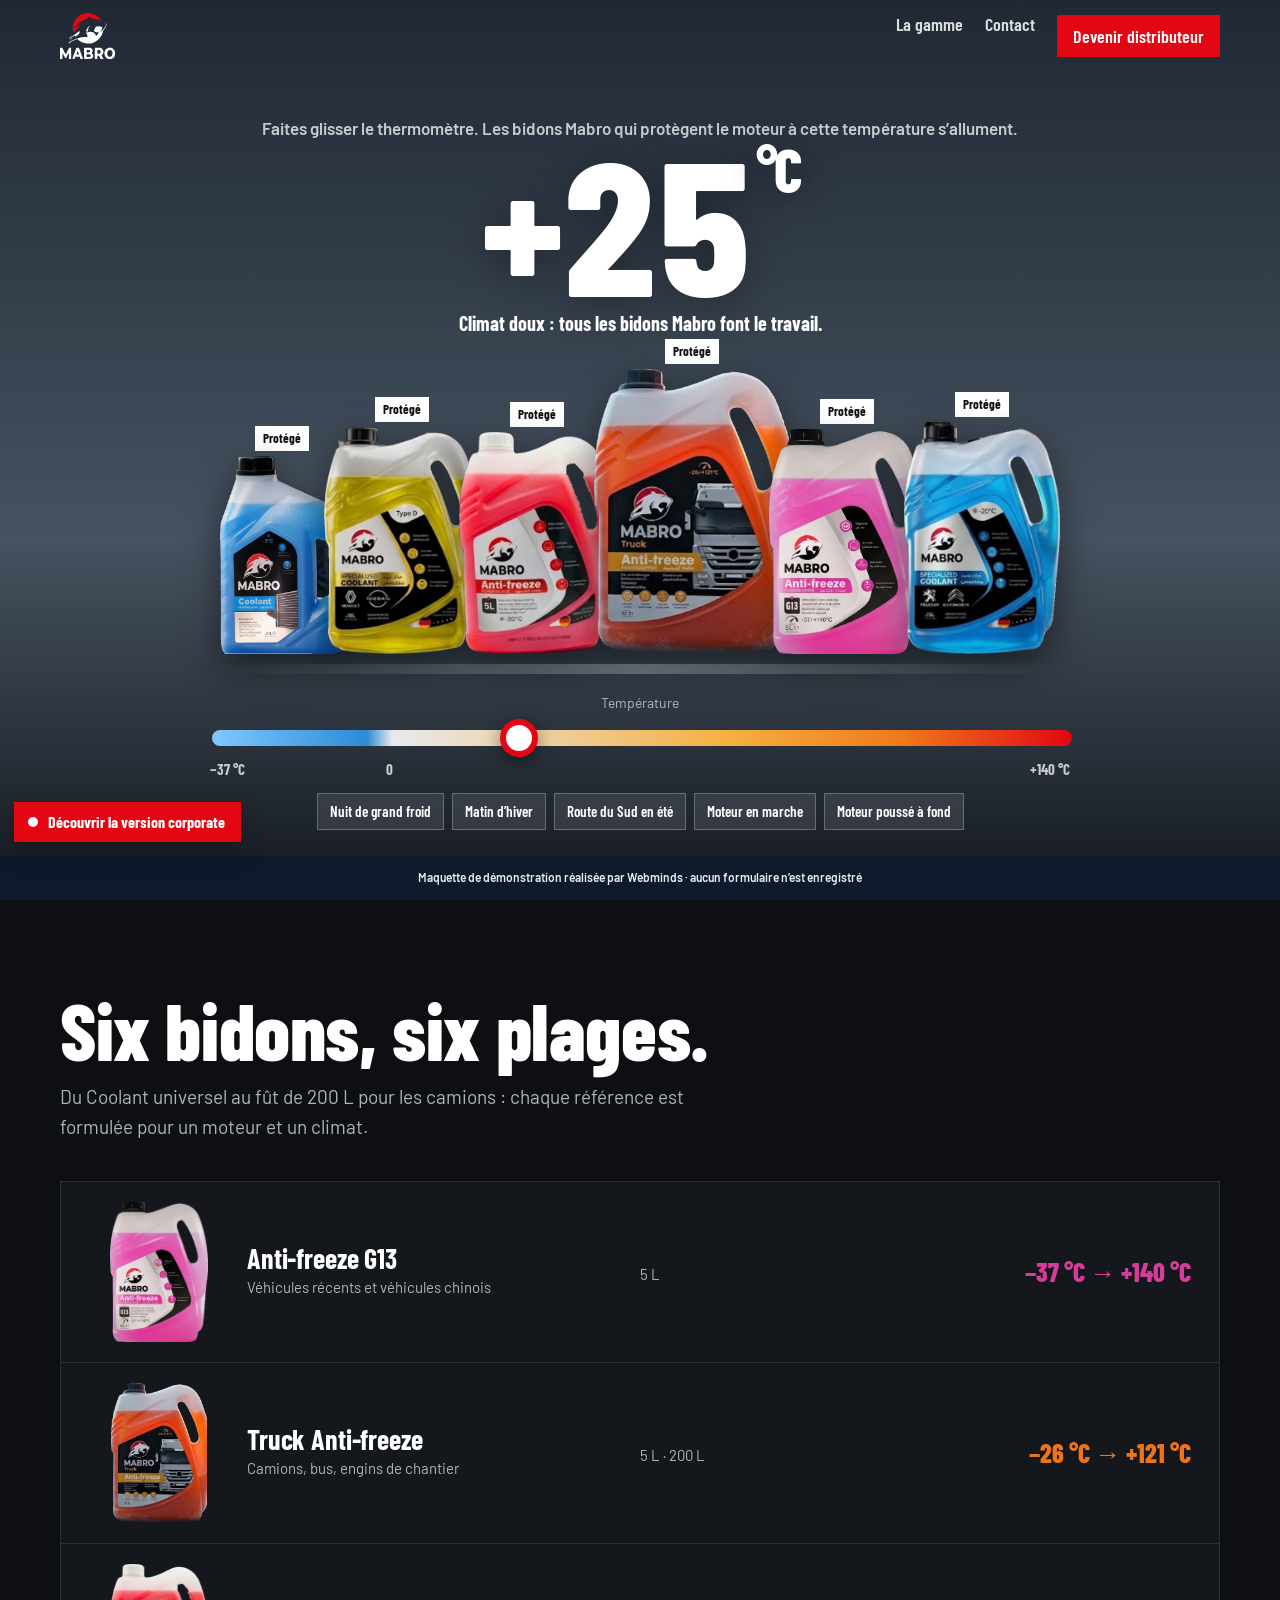
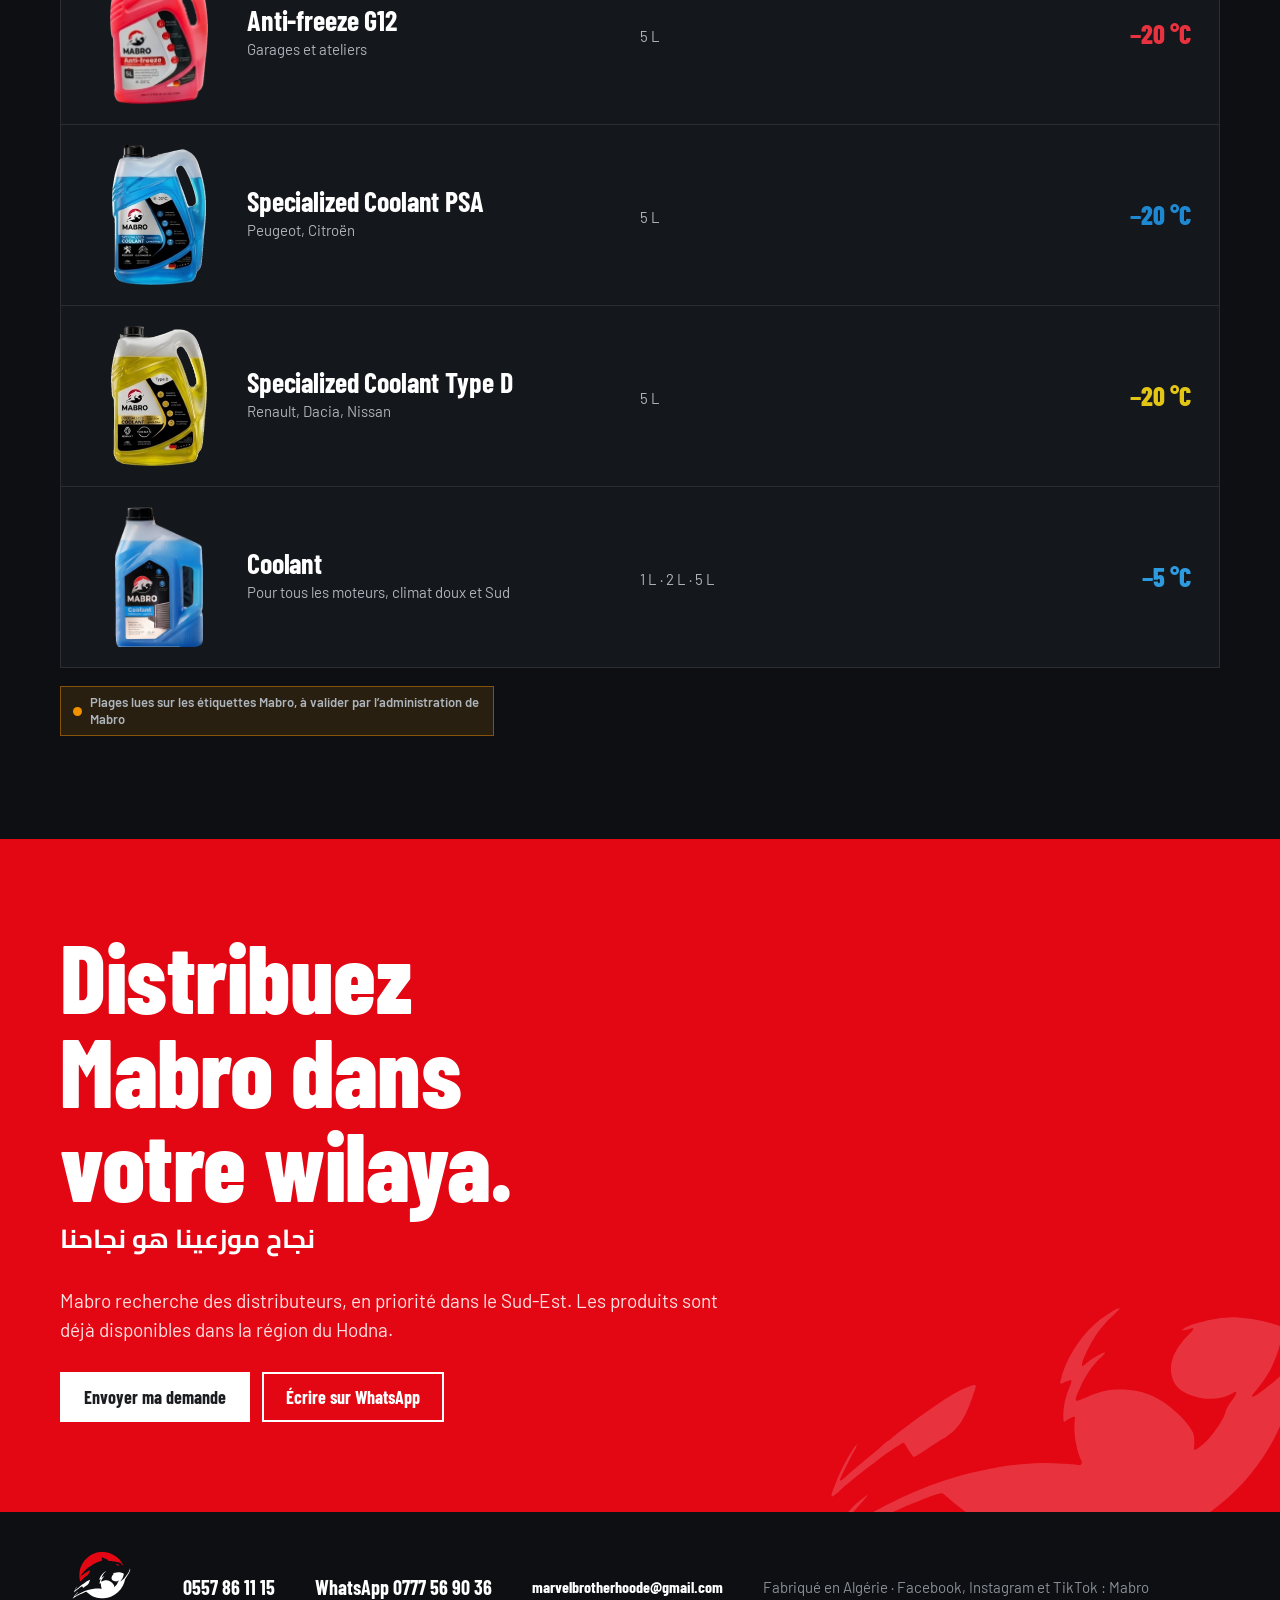
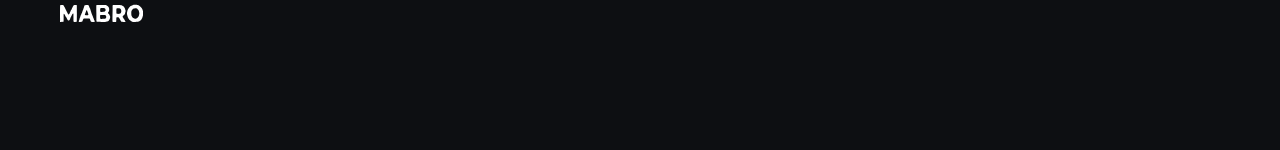
==== v2/index.html @ bd2aff6f "Maquette Mabro : version corporate (accueil, gamme, fiche produit, distributeurs, contact) et versio" ====
<!doctype html>
<html lang="fr">
<head>
<meta charset="utf-8"><meta name="viewport" content="width=device-width,initial-scale=1"><meta name="robots" content="noindex,nofollow">
<title>Mabro · De −37 °C à +140 °C</title>
<link rel="icon" href="../assets/img/emblem.svg">
<link rel="stylesheet" href="../assets/css/main.css">
<style>
:root{--t:0;--cold:0;--heat:0}
body{background:#0D0F12;color:#F2F3F5}
.v2-top{position:absolute;top:0;left:0;right:0;z-index:20}
.v2-top .wrap{display:flex;align-items:center;justify-content:space-between;height:72px}
.v2-top img{height:46px;width:auto}
.v2-top nav{display:flex;gap:22px}
.v2-top nav a{text-decoration:none;font:600 18px/1 var(--cond);color:#fff;opacity:.85}
.v2-top nav a:hover{opacity:1}
@media(max-width:600px){.v2-top nav a:not(.go){display:none}}
.v2-top .go{background:var(--red);padding:12px 16px;opacity:1!important}

/* Scène */
.stage{position:relative;min-height:max(100svh,760px);overflow:hidden;display:flex;flex-direction:column;justify-content:flex-end;padding:96px 0 calc(var(--demo) + 26px);isolation:isolate}
.sky{position:absolute;inset:0;z-index:-3;background:linear-gradient(180deg,var(--sky1),var(--sky2) 60%,var(--ground) 100%);transition:background .25s}
.frost{position:absolute;inset:0;z-index:-1;pointer-events:none;opacity:var(--cold);background:radial-gradient(120% 90% at 50% 45%,transparent 55%,rgba(210,236,255,.55) 100%);mix-blend-mode:screen}
.haze{position:absolute;inset:0;z-index:-1;pointer-events:none;opacity:var(--heat);background:radial-gradient(90% 60% at 50% 100%,rgba(255,120,20,.55),transparent 70%)}
canvas#fx{position:absolute;inset:0;z-index:-2;width:100%;height:100%}
.readout{text-align:center;position:relative}
.readout .lbl{font:600 17px/1.3 var(--body);color:rgba(255,255,255,.75);max-width:none;margin:0 auto 4px}
.temp{font:800 clamp(92px,22vw,190px)/.82 var(--cond);letter-spacing:-.02em;font-variant-numeric:tabular-nums;color:#fff;text-shadow:0 6px 40px rgba(0,0,0,.35)}
.temp small{font-size:.32em;vertical-align:top;margin-left:.08em}
.scene-cap{font:700 20px/1.2 var(--cond);margin-top:12px;min-height:24px;color:#fff}

/* Bidons */
.shelf{display:flex;justify-content:center;align-items:flex-end;gap:0;margin:44px auto 0;max-width:min(860px,100%);padding:0 10px;position:relative}
.shelf::after{content:'';position:absolute;left:0;right:0;bottom:-10px;height:10px;background:linear-gradient(90deg,transparent,rgba(255,255,255,.25),transparent)}
.b{position:relative;flex:1 1 0;min-width:0;display:flex;flex-direction:column;align-items:center;margin-left:-2.5%;transition:transform .35s cubic-bezier(.2,.8,.2,1),filter .35s,opacity .35s;text-decoration:none;color:#fff}
.b:first-child{margin-left:0}
.b img{width:100%;height:auto;filter:drop-shadow(0 14px 18px rgba(0,0,0,.5))}
.b .st{position:absolute;top:-30px;font:700 13px/1 var(--cond);padding:6px 8px;background:#fff;color:#111;white-space:nowrap;opacity:0;transform:translateY(6px);transition:.3s}
.b.on{transform:translateY(-10px)}
.b.on .st{opacity:1;transform:none}
.b.off{filter:grayscale(1) brightness(.45);opacity:.7}
.b.off .st{background:#2a2d31;color:#bbb;opacity:1;transform:none}
.b:nth-child(1){flex-grow:.8}.b:nth-child(4){flex-grow:1.25}
@media(max-width:600px){.stage{padding-bottom:calc(var(--demo) + 84px)}.b .st{font-size:10px;padding:4px 5px;top:-22px}}

/* Thermomètre */
.thermo{max-width:900px;margin:28px auto 0;padding:0 20px;width:100%}
.thermo input{-webkit-appearance:none;appearance:none;width:100%;height:16px;border-radius:999px;background:linear-gradient(90deg,#7FC8FF,#2C8BD6 18%,#e7eaed 21%,#F5B041 60%,#F07A1A 80%,#E30613);outline:none;cursor:pointer}
.thermo input::-webkit-slider-thumb{-webkit-appearance:none;width:38px;height:38px;border-radius:50%;background:#fff;border:6px solid var(--red);box-shadow:0 4px 18px rgba(0,0,0,.45)}
.thermo input::-moz-range-thumb{width:28px;height:28px;border-radius:50%;background:#fff;border:6px solid var(--red)}
.thermo .lim .z{position:absolute;left:20.9%;transform:translateX(-50%)}
.thermo .lim{position:relative;display:flex;justify-content:space-between;font:700 15px/1 var(--cond);margin-top:10px;color:rgba(255,255,255,.75)}
.presets{display:flex;flex-wrap:wrap;justify-content:center;gap:8px;margin-top:16px}
.presets button{font:600 15px/1 var(--cond);padding:10px 12px;background:rgba(255,255,255,.1);color:#fff;border:1px solid rgba(255,255,255,.25);cursor:pointer;backdrop-filter:blur(6px)}
.presets button:hover{background:rgba(255,255,255,.2)}
.hint{text-align:center;font-size:14px;color:rgba(255,255,255,.65);margin:12px auto 0}

/* Sections sombres */
.dsec{padding:90px 0}
.dsec h2{font-size:clamp(40px,7vw,80px);color:#fff}
.dsec p{color:#AEB4BB}
.list{margin-top:40px;display:grid;gap:1px;background:#2A2D31;border:1px solid #2A2D31}
.row{display:grid;grid-template-columns:90px 1fr;gap:18px;align-items:center;padding:18px;background:#14171B;text-decoration:none;color:#fff;transition:background .2s}
.row:hover{background:#1C2026}
.row img{height:110px;width:auto;margin:auto}
.row h3{font-size:28px}
.row p{margin:4px 0 0;font-size:15px}
.row .rng{font:800 26px/1 var(--cond);color:var(--c);white-space:nowrap}
@media(min-width:800px){.row{grid-template-columns:140px 1.2fr 1fr 220px;padding:20px 28px}.row img{height:140px}.row .rng{text-align:right}}
.big-cta{background:var(--red);color:#fff;padding:90px 0;position:relative;overflow:hidden}
.big-cta h2{font-size:clamp(44px,8vw,96px);max-width:12ch}
.big-cta p{color:#FFE1E3;font-size:19px;margin-top:18px}
.big-cta .ar{font-size:26px;margin-top:8px;color:#fff;text-align:left}
.big-cta .emb{position:absolute;right:-60px;bottom:-40px;width:min(520px,70vw);opacity:.18}
.big-cta .ctas{display:flex;flex-wrap:wrap;gap:12px;margin-top:28px;position:relative}
.big-cta .btn{background:#fff;color:var(--ink);border-color:#fff}
.big-cta .btn.o{background:transparent;color:#fff}
.v2-foot{padding:40px 0 calc(var(--demo) + 40px);font-size:15px;color:#8A9098}
.v2-foot .wrap{display:flex;flex-wrap:wrap;gap:20px 40px;align-items:center}
.v2-foot img{height:70px;width:auto}
.v2-foot a{color:#fff;text-decoration:none;font:700 20px/1 var(--cond)}
.note-d{display:inline-flex;align-items:center;gap:8px;margin-top:18px;padding:7px 12px;background:rgba(242,145,0,.12);border:1px solid rgba(242,145,0,.45);color:#F7C77E;font:600 13px/1.3 var(--body)}
.note-d::before{content:'';width:9px;height:9px;border-radius:50%;background:#F29100;flex:none}
</style>
</head>
<body data-page="v2">
<header class="v2-top"><div class="wrap">
  <a href="./" aria-label="Mabro"><img src="../assets/img/logo-blanc.svg" alt="Mabro"></a>
  <nav><a href="#gamme">La gamme</a><a href="#contact">Contact</a><a class="go" href="#distributeurs">Devenir distributeur</a></nav>
</div></header>

<main>
<section class="stage" id="stage" aria-label="Simulateur de température">
  <div class="sky"></div><canvas id="fx" aria-hidden="true"></canvas><div class="frost"></div><div class="haze"></div>
  <div class="readout">
    <p class="lbl">Faites glisser le thermomètre. Les bidons Mabro qui protègent le moteur à cette température s’allument.</p>
    <div class="temp" aria-live="polite"><span id="tv">−37</span><small>°C</small></div>
    <div class="scene-cap" id="cap"></div>
  </div>
  <div class="shelf" id="shelf"></div>
  <div class="thermo">
    <label class="hint" for="t" style="display:block;margin:0 0 12px">Température</label>
    <input id="t" type="range" min="-37" max="140" step="1" value="-37" aria-describedby="cap">
    <div class="lim"><span>−37 °C</span><span class="z">0</span><span>+140 °C</span></div>
    <div class="presets"><button data-v="-30">Nuit de grand froid</button><button data-v="-5">Matin d’hiver</button><button data-v="45">Route du Sud en été</button><button data-v="100">Moteur en marche</button><button data-v="135">Moteur poussé à fond</button></div>
  </div>
</section>

<section class="dsec" id="gamme"><div class="wrap">
  <h2>Six bidons, six plages.</h2>
  <p class="lead" style="color:#AEB4BB;margin-top:14px">Du Coolant universel au fût de 200 L pour les camions : chaque référence est formulée pour un moteur et un climat.</p>
  <div class="list" id="list"></div>
  <p class="note-d">Plages lues sur les étiquettes Mabro, à valider par l’administration de Mabro</p>
</div></section>

<section class="big-cta" id="distributeurs"><div class="wrap">
  <img class="emb" src="../assets/img/emblem-blanc.svg" alt="">
  <h2>Distribuez Mabro dans votre wilaya.</h2>
  <p class="ar">نجاح موزعينا هو نجاحنا</p>
  <p>Mabro recherche des distributeurs, en priorité dans le Sud-Est. Les produits sont déjà disponibles dans la région du Hodna.</p>
  <div class="ctas"><a class="btn" href="../distributeurs.html#demande">Envoyer ma demande</a><a class="btn o" href="https://wa.me/213777569036" target="_blank" rel="noopener">Écrire sur WhatsApp</a></div>
</div></section>
</main>

<footer class="v2-foot" id="contact"><div class="wrap">
  <img src="../assets/img/logo-blanc.svg" alt="Mabro">
  <a href="tel:+213557861115">0557 86 11 15</a>
  <a href="https://wa.me/213777569036" target="_blank" rel="noopener">WhatsApp 0777 56 90 36</a>
  <a href="mailto:marvelbrotherhoode@gmail.com" style="font-size:16px">marvelbrotherhoode@gmail.com</a>
  <span>Fabriqué en Algérie · Facebook, Instagram et TikTok : Mabro</span>
</div></footer>

<script src="../assets/js/data.js"></script>
<script src="../assets/js/core.js"></script>
<script>
(function(){
  const P = MABRO.products, root = document.documentElement;
  const order = ['coolant','typed','g12','truck','g13','psa'];
  const deg = v => (v > 0 ? '+' : v < 0 ? '−' : '') + Math.abs(v);
  const shelf = document.getElementById('shelf');
  shelf.innerHTML = order.map(id => { const p = P.find(x => x.id === id);
    return `<a class="b" href="../produit.html?id=${p.id}" data-id="${p.id}"><span class="st"></span><img src="../assets/img/${p.img}" alt="Mabro ${p.name}"></a>`; }).join('');
  document.getElementById('list').innerHTML = P.map(p => `<a class="row" href="../produit.html?id=${p.id}" style="--c:${p.color}">
    <img src="../assets/img/${p.img}" alt="" loading="lazy"><div><h3>${p.name}</h3><p>${p.tag}</p></div><p>${p.formats.join(' · ')}</p>
    <span class="rng">${deg(p.min)} °C${p.max ? ' → ' + deg(p.max) + ' °C' : ''}</span></a>`).join('');

  // Plage haute connue seulement pour G13 et Truck : au-delà de +100 °C, les autres sont « à confirmer »
  const covers = (p, t) => t >= p.min && (p.max != null ? t <= p.max : t <= 100);
  const mix = (a, b, k) => a.map((v, i) => Math.round(v + (b[i] - v) * k));
  const cold1 = [30, 74, 120], cold2 = [120, 175, 220], mid1 = [32, 40, 52], mid2 = [70, 82, 96], hot1 = [60, 16, 6], hot2 = [230, 110, 30];
  const input = document.getElementById('t'), tv = document.getElementById('tv'), cap = document.getElementById('cap');
  function caption(t){
    if (t <= -20) return 'Grand froid : sans antigel, l’eau du circuit gèle et fend le bloc moteur.';
    if (t < 0) return 'Gel : un liquide de refroidissement adapté reste liquide.';
    if (t < 40) return 'Climat doux : tous les bidons Mabro font le travail.';
    if (t < 90) return 'Forte chaleur : le circuit monte vite en température.';
    if (t <= 121) return 'Moteur en charge : le liquide doit tenir sans bouillir.';
    return 'Au-delà de +121 °C, seul le G13 annonce sa protection, jusqu’à +140 °C.';
  }
  function set(t){
    t = +t; tv.textContent = deg(t);
    const cold = Math.max(0, Math.min(1, -t / 37)), heat = Math.max(0, Math.min(1, (t - 30) / 110));
    let s1, s2;
    if (t < 0) { s1 = mix(mid1, cold1, cold); s2 = mix(mid2, cold2, cold); }
    else { s1 = mix(mid1, hot1, heat); s2 = mix(mid2, hot2, heat); }
    root.style.setProperty('--sky1', `rgb(${s1})`); root.style.setProperty('--sky2', `rgb(${s2})`);
    root.style.setProperty('--ground', t < 0 ? `rgb(${mix([20,24,30],[180,205,225],cold)})` : `rgb(${mix([20,24,30],[90,40,14],heat)})`);
    root.style.setProperty('--cold', cold.toFixed(2)); root.style.setProperty('--heat', heat.toFixed(2));
    shelf.querySelectorAll('.b').forEach(el => {
      const p = P.find(x => x.id === el.dataset.id), ok = covers(p, t);
      el.classList.toggle('on', ok); el.classList.toggle('off', !ok);
      el.querySelector('.st').textContent = ok ? 'Protégé' : (t > 100 && p.max == null ? 'À confirmer' : 'Hors plage');
    });
    cap.textContent = caption(t); fx.t = t;
  }
  input.addEventListener('input', () => { auto = false; set(input.value); });
  document.querySelectorAll('.presets button').forEach(b => b.addEventListener('click', () => { auto = false; glide(+b.dataset.v); }));
  function glide(to){ const from = +input.value, t0 = performance.now(), d = 700;
    (function step(n){ const k = Math.min(1, (n - t0) / d), e = 1 - Math.pow(1 - k, 3), v = Math.round(from + (to - from) * e);
      input.value = v; set(v); if (k < 1) requestAnimationFrame(step); })(t0); }

  // Particules : neige sous 0 °C, braises au-dessus de +60 °C
  const cv = document.getElementById('fx'), cx = cv.getContext('2d'), fx = { t: -37 };
  let W, H, parts = [];
  const rs = () => { W = cv.width = cv.offsetWidth; H = cv.height = cv.offsetHeight; };
  rs(); addEventListener('resize', rs);
  for (let i = 0; i < 140; i++) parts.push({ x: Math.random(), y: Math.random(), r: Math.random() * 2.2 + .6, s: Math.random() * .6 + .3, w: Math.random() * 6.28 });
  const reduce = matchMedia('(prefers-reduced-motion: reduce)').matches;
  function draw(){
    cx.clearRect(0, 0, W, H);
    const t = fx.t, snow = t < 0 ? Math.min(1, -t / 25) : 0, ember = t > 60 ? Math.min(1, (t - 60) / 60) : 0;
    parts.forEach((p, i) => {
      if (snow && i < 140 * snow) {
        p.y += p.s * .0025; p.x += Math.sin(p.w += .01) * .0006; if (p.y > 1) { p.y = 0; p.x = Math.random(); }
        cx.fillStyle = 'rgba(255,255,255,.8)'; cx.beginPath(); cx.arc(p.x * W, p.y * H, p.r, 0, 6.28); cx.fill();
      } else if (ember && i < 90 * ember) {
        p.y -= p.s * .003; p.x += Math.sin(p.w += .03) * .0008; if (p.y < 0) { p.y = 1; p.x = Math.random(); }
        cx.fillStyle = `rgba(255,${120 + (i % 80)},40,${.35 + .5 * (1 - p.y)})`; cx.beginPath(); cx.arc(p.x * W, p.y * H, p.r * .9, 0, 6.28); cx.fill();
      }
    });
    if (!reduce) requestAnimationFrame(draw);
  }
  // Ouverture : balayage unique de −37 à +25 °C
  const q = new URLSearchParams(location.search).get('t');
  let auto = !reduce && q === null;
  set(-37); draw();
  if (q !== null) { input.value = q; set(q); }
  else if (auto) setTimeout(() => { if (auto) glide(25); }, 900); else set(25);
})();
</script>
</body>
</html>
---- assets/css/main.css ----
@font-face{font-family:'Barlow Condensed';font-weight:600;font-display:swap;src:url(../fonts/barlow-condensed-latin-600-normal.woff2) format('woff2')}
@font-face{font-family:'Barlow Condensed';font-weight:700;font-display:swap;src:url(../fonts/barlow-condensed-latin-700-normal.woff2) format('woff2')}
@font-face{font-family:'Barlow Condensed';font-weight:800;font-display:swap;src:url(../fonts/barlow-condensed-latin-800-normal.woff2) format('woff2')}
@font-face{font-family:'Barlow';font-weight:400;font-display:swap;src:url(../fonts/barlow-latin-400-normal.woff2) format('woff2')}
@font-face{font-family:'Barlow';font-weight:500;font-display:swap;src:url(../fonts/barlow-latin-500-normal.woff2) format('woff2')}
@font-face{font-family:'Barlow';font-weight:600;font-display:swap;src:url(../fonts/barlow-latin-600-normal.woff2) format('woff2')}
@font-face{font-family:'Cairo';font-weight:600;font-display:swap;src:url(../fonts/cairo-arabic-600-normal.woff2) format('woff2')}
@font-face{font-family:'Cairo';font-weight:700;font-display:swap;src:url(../fonts/cairo-arabic-700-normal.woff2) format('woff2')}

:root{
  --red:#E30613;--red-d:#B8040F;--ink:#1B1D20;--ink-2:#4A4F57;--steel:#E7EAED;--steel-2:#D5DADF;--line:#C3C9D0;--white:#fff;
  --cold:#2C8BD6;--hot:#F07A1A;--warn:#F29100;
  --cond:'Barlow Condensed','Arial Narrow',sans-serif;--body:'Barlow',system-ui,sans-serif;--ar:'Cairo',sans-serif;
  --wrap:1200px;--demo:44px
}
*{box-sizing:border-box}
html{scroll-behavior:smooth}
body{margin:0;background:var(--steel);color:var(--ink);font:400 17px/1.55 var(--body);padding-bottom:var(--demo);-webkit-font-smoothing:antialiased}
img{max-width:100%;display:block}
a{color:inherit}
:focus-visible{outline:3px solid var(--red);outline-offset:2px}
.wrap{max-width:var(--wrap);margin:0 auto;padding:0 20px}
h1,h2,h3{font-family:var(--cond);font-weight:800;line-height:.98;letter-spacing:-.005em;margin:0}
h1{font-size:clamp(44px,8.6vw,92px)}
h2{font-size:clamp(34px,5.4vw,58px)}
h3{font-size:26px;font-weight:700}
p{margin:0 0 1em;max-width:62ch}
.ar{font-family:var(--ar);font-weight:700;direction:rtl}
.lead{font-size:19px;color:var(--ink-2)}

/* Boutons */
.btn{display:inline-flex;align-items:center;gap:10px;min-height:50px;padding:0 22px;border:2px solid var(--ink);background:var(--ink);color:#fff;font:700 18px/1 var(--cond);text-decoration:none;cursor:pointer;transition:background .15s,border-color .15s}
.btn:hover{background:var(--red);border-color:var(--red)}
.btn.red{background:var(--red);border-color:var(--red)}
.btn.red:hover{background:var(--red-d);border-color:var(--red-d)}
.btn.ghost{background:transparent;color:var(--ink)}
.btn.ghost:hover{background:var(--ink);color:#fff}
.btn.light{background:#fff;color:var(--ink);border-color:#fff}

/* En-tête */
.top{position:sticky;top:0;z-index:50;background:rgba(255,255,255,.96);backdrop-filter:blur(8px);border-bottom:1px solid var(--line)}
.top .wrap{display:flex;align-items:center;gap:28px;height:72px}
.brand{display:flex;align-items:center;gap:10px;text-decoration:none}
.brand img{height:40px;width:auto}
.brand b{font:800 28px/1 var(--cond);letter-spacing:.01em}
.nav{display:flex;gap:26px;margin-left:auto}
.nav a{text-decoration:none;font:600 19px/1 var(--cond);padding:8px 0;border-bottom:3px solid transparent}
.nav a:hover,.nav a[aria-current]{border-color:var(--red)}
.top .btn{min-height:44px;font-size:17px}
.burger{display:none;margin-left:auto;width:46px;height:46px;border:0;background:var(--ink);cursor:pointer;position:relative}
.burger span,.burger span::before,.burger span::after{position:absolute;left:12px;width:22px;height:2px;background:#fff;content:'';transition:.2s}
.burger span{top:22px}.burger span::before{top:-7px;left:0}.burger span::after{top:7px;left:0}
@media(max-width:900px){
  .top .wrap{height:64px}
  .nav,.top .cta-top{display:none}
  .burger{display:block}
  .menu-open .nav{display:flex;flex-direction:column;position:absolute;top:64px;left:0;right:0;background:#fff;padding:12px 20px 24px;border-bottom:1px solid var(--line);gap:4px}
  .menu-open .nav a{font-size:24px;padding:12px 0}
}

/* Hero */
.hero{background:#fff;overflow:hidden;border-bottom:1px solid var(--line)}
.hero .wrap{display:grid;grid-template-columns:1fr;gap:28px;padding-top:40px;padding-bottom:0}
.hero .wrap>*{min-width:0}
.hero h1{max-width:12ch}
.hero .lead{margin-top:18px}
.hero .ctas{display:flex;flex-wrap:wrap;gap:12px;margin-top:24px}
.made{display:flex;align-items:center;gap:12px;margin-top:22px;font-weight:600;color:var(--ink-2)}
.made .ar{font-size:18px;color:var(--ink)}
.lineup{position:relative;min-width:0;overflow:hidden;margin:0 -20px;padding-top:22%!important;display:flex;align-items:flex-end;justify-content:center;padding:0 8px 22px}
.lineup img{position:relative;height:auto;flex:none;margin-left:-4%;filter:drop-shadow(0 18px 14px rgba(20,24,30,.22))}
.lineup img:first-child{margin-left:0}
.lineup::after{content:'';position:absolute;left:0;right:0;bottom:0;height:22px;background:var(--ink);border-top:4px solid var(--red)}
@media(min-width:980px){
  .hero .wrap{grid-template-columns:.8fr 1.4fr;gap:20px;align-items:end;padding-top:64px}
  .hero h1{font-size:clamp(56px,5.6vw,84px)}
  .hero .copy{padding-bottom:84px}
  .lineup{margin:0}
}

/* Échelle de températures */
.scale-sec{padding:72px 0}
.sec-head{display:grid;gap:14px;margin-bottom:36px}
.sec-head p{color:var(--ink-2)}
.ruler{background:#fff;border:1px solid var(--line);padding:22px 18px 18px}
.ruler-row{display:grid;grid-template-columns:200px 1fr;align-items:center;gap:12px;min-height:46px;text-decoration:none}
.ruler-row+.ruler-row{border-top:1px solid var(--steel)}
.ruler-row:hover .r-name{color:var(--red)}
.r-name{font:700 18px/1.05 var(--cond)}
.r-name small{display:block;font:500 13px/1.2 var(--body);color:var(--ink-2)}
.track{position:relative;height:14px;background:linear-gradient(90deg,rgba(44,139,214,.12),rgba(44,139,214,.06) 22%,rgba(0,0,0,.03) 22%,rgba(240,122,26,.08));}
.bar{position:absolute;top:0;bottom:0}
.bar .v{position:absolute;top:-19px;font:700 14px/1 var(--cond);white-space:nowrap}
.bar .v.l{left:0}.bar .v.r{right:0}
.bar.open{-webkit-mask:linear-gradient(90deg,#000 70%,transparent);mask:linear-gradient(90deg,#000 70%,transparent)}
.zero{position:absolute;top:-6px;bottom:-6px;width:2px;background:var(--ink)}
.ticks{display:grid;grid-template-columns:200px 1fr;gap:12px;margin-top:10px}
.ticks .t{position:relative;height:20px;font:600 13px/1 var(--cond);color:var(--ink-2)}
.ticks .t span{position:absolute;transform:translateX(-50%)}
.note{display:inline-flex;align-items:center;gap:8px;margin-top:16px;padding:7px 12px;background:#FFF3E0;border:1px solid #F7C77E;color:#8A4B00;font:600 14px/1.3 var(--body)}
.note::before{content:'';width:9px;height:9px;border-radius:50%;background:var(--warn);flex:none}
@media(max-width:640px){.ticks .t span.m{display:none}.ruler-row,.ticks{grid-template-columns:88px 1fr}.r-name{font-size:16px}.r-name small{display:none}}

/* Gamme */
.range{padding:72px 0;background:#fff;border-top:1px solid var(--line);border-bottom:1px solid var(--line)}
.grid-p{display:grid;grid-template-columns:repeat(2,1fr);gap:1px;background:var(--line);border:1px solid var(--line)}
@media(min-width:900px){.grid-p{grid-template-columns:repeat(3,1fr)}}
.pcard{background:#fff;display:flex;flex-direction:column;text-decoration:none;position:relative;padding:18px 16px 18px}
.pcard .ph{height:clamp(190px,30vw,320px);display:flex;align-items:center;justify-content:center;box-sizing:border-box;background:radial-gradient(60% 45% at 50% 85%,var(--c,#ddd) -60%,transparent 70%),var(--steel);margin:-18px -16px 16px;padding:20px}
.pcard .ph img{max-height:100%;max-width:100%;width:auto;height:auto;transition:transform .3s}
.pcard:hover .ph img{transform:translateY(-6px) rotate(-1.5deg)}
.pcard h3{font-size:24px}
.pcard .tag{font-size:15px;color:var(--ink-2);margin-top:4px}
.pcard .spec{display:flex;flex-wrap:wrap;gap:6px;margin-top:12px}
.chip{font:600 14px/1 var(--cond);padding:6px 9px;border:1px solid var(--line);background:var(--steel)}
.chip.c{background:var(--ink);color:#fff;border-color:var(--ink)}
@media(max-width:520px){.pcard{padding:14px 12px}.pcard h3{font-size:20px}.pcard .tag{font-size:13px}.pcard .ph{margin:-14px -12px 12px;padding:12px}}

/* Sélecteur */
.finder{padding:72px 0}
.finder-box{display:grid;gap:0;background:#fff;border:1px solid var(--line)}
@media(min-width:900px){.finder-box{grid-template-columns:1fr 1fr}}
.finder-q{padding:28px 22px;border-bottom:1px solid var(--line)}
@media(min-width:900px){.finder-q{border-bottom:0;border-right:1px solid var(--line);padding:40px}}
.brands{display:flex;flex-wrap:wrap;gap:8px;margin-top:20px}
.brands button{font:600 17px/1 var(--cond);padding:11px 14px;border:1px solid var(--line);background:var(--steel);cursor:pointer}
.brands button[aria-pressed=true]{background:var(--red);border-color:var(--red);color:#fff}
.finder-a{padding:28px 22px;display:grid;grid-template-columns:120px 1fr;gap:18px;align-items:center;min-height:260px}
@media(min-width:900px){.finder-a{padding:40px;grid-template-columns:170px 1fr}}
.finder-a img{max-height:230px;width:auto;margin:auto}
.finder-a .empty{grid-column:1/-1;color:var(--ink-2)}
.finder-a h3{font-size:30px}
.finder-a p{margin:8px 0 14px;color:var(--ink-2)}

/* Distributeurs (bloc sombre) */
.dist{background:var(--ink);color:#fff;padding:76px 0;position:relative;overflow:hidden}
.dist::before{content:'';position:absolute;right:-120px;top:-120px;width:420px;height:420px;border-radius:50%;background:var(--red);opacity:.9}
.dist .wrap{position:relative;display:grid;gap:36px}
@media(min-width:900px){.dist .wrap{grid-template-columns:1.1fr 1fr;align-items:center}}
.dist p{color:#C9CDD3}
.dist ul{list-style:none;padding:0;margin:22px 0 28px;display:grid;gap:12px}
.dist li{display:grid;grid-template-columns:28px 1fr;gap:10px;font-size:17px}
.dist li::before{content:'';width:18px;height:3px;background:var(--red);margin-top:12px}
.zones{background:#fff;color:var(--ink);padding:24px;position:relative}
.zones h3{font-size:24px;margin-bottom:12px}
.zone{display:flex;justify-content:space-between;gap:12px;padding:12px 0;border-top:1px solid var(--steel-2);font-weight:600}
.zone em{font-style:normal;font:700 15px/1 var(--cond);padding:6px 9px;background:var(--steel)}
.zone em.on{background:var(--red);color:#fff}
.carton{display:flex;align-items:center;gap:16px;margin-top:16px;padding-top:16px;border-top:1px solid var(--steel-2)}
.carton b{font:800 44px/1 var(--cond);white-space:nowrap}

/* Formats */
.formats{padding:64px 0}
.fmt{display:grid;grid-template-columns:repeat(5,1fr);border:1px solid var(--line);background:#fff}
.fmt div{padding:20px 10px;text-align:center;border-left:1px solid var(--line)}
.fmt div:first-child{border-left:0}
.fmt b{display:block;font:800 clamp(28px,5vw,48px)/1 var(--cond)}
.fmt span{font-size:14px;color:var(--ink-2)}
@media(max-width:640px){.fmt{grid-template-columns:repeat(3,1fr)}.fmt div:nth-child(4){border-left:0}.fmt div:nth-child(n+4){border-top:1px solid var(--line)}}

/* Pages intérieures */
.page-head{background:#fff;border-bottom:1px solid var(--line);padding:44px 0 36px}
.page-head p{margin-top:14px}
.crumb{font:600 15px/1 var(--cond);color:var(--ink-2);margin-bottom:14px;display:block;text-decoration:none}
.crumb:hover{color:var(--red)}
.section{padding:56px 0}

/* Fiche produit */
.prod{display:grid;gap:28px;grid-template-columns:minmax(0,1fr)}
.prod>*{min-width:0}
@media(min-width:900px){.prod{grid-template-columns:1fr 1fr;gap:56px;align-items:start}}
.prod-ph{background:radial-gradient(55% 40% at 50% 88%,var(--c) -80%,transparent 72%),#fff;border:1px solid var(--line);display:flex;align-items:center;justify-content:center;padding:30px;height:clamp(340px,48vw,620px)}
.prod-ph img{max-height:100%;max-width:100%;width:auto;height:auto;filter:drop-shadow(0 20px 18px rgba(20,24,30,.2))}
.prod h1{font-size:clamp(40px,6vw,68px)}
.prod .fam{font:700 19px/1 var(--cond);color:var(--red);margin-bottom:10px;display:block}
.points{list-style:none;padding:0;margin:20px 0;display:grid;gap:0;border-top:1px solid var(--line)}
.points li{padding:12px 0 12px 30px;border-bottom:1px solid var(--line);position:relative;font-weight:500}
.points li::before{content:'';position:absolute;left:0;top:21px;width:16px;height:3px;background:var(--red)}
.mini-ruler{margin:22px 0;background:#fff;border:1px solid var(--line);padding:30px 16px 12px}
.prod .ctas{display:flex;flex-wrap:wrap;gap:12px;margin-top:8px}
.others{display:flex;gap:10px;overflow-x:auto;padding-bottom:6px}
.others a{flex:0 0 150px;background:#fff;border:1px solid var(--line);padding:12px;text-decoration:none;font:700 17px/1.1 var(--cond)}
.others a img{height:130px;width:auto;margin:0 auto 10px}
.others a[aria-current]{border-color:var(--red);box-shadow:inset 0 -4px 0 var(--red)}

/* Formulaires */
.form{background:#fff;border:1px solid var(--line);padding:24px;display:grid;gap:16px}
@media(min-width:700px){.form{padding:36px;grid-template-columns:1fr 1fr}.form .full{grid-column:1/-1}}
.form label{display:grid;gap:6px;font:600 15px/1.2 var(--body)}
.form input,.form select,.form textarea{font:500 17px/1.3 var(--body);padding:12px;border:1px solid var(--line);background:var(--steel);color:var(--ink);border-radius:0;width:100%}
.form input:focus,.form select:focus,.form textarea:focus{outline:2px solid var(--red);background:#fff}
.form fieldset{border:0;padding:0;margin:0;display:flex;flex-wrap:wrap;gap:8px}
.form legend{font:600 15px/1.2 var(--body);margin-bottom:8px;width:100%}
.form fieldset label{display:flex;align-items:center;gap:8px;padding:10px 12px;border:1px solid var(--line);background:var(--steel);font-weight:500;cursor:pointer}
.form-ok{grid-column:1/-1;padding:16px;background:#E8F5EC;border:1px solid #8CC79C;color:#1D5B2C;font-weight:600}
.two{display:grid;gap:28px}
@media(min-width:900px){.two{grid-template-columns:1fr 1.25fr;gap:56px;align-items:start}}

/* Calculateur */
.calc{background:var(--ink);color:#fff;padding:26px}
.calc h3{font-size:28px;margin-bottom:6px}
.calc p{color:#C9CDD3;font-size:15px}
.calc label{display:grid;gap:8px;margin-top:18px;font-weight:600}
.calc input[type=range]{width:100%;accent-color:var(--red)}
.calc output{font:800 22px/1 var(--cond)}
.calc .res{margin-top:22px;padding-top:18px;border-top:1px solid #3A3E44;display:grid;grid-template-columns:repeat(3,1fr);gap:10px}
.calc .res b{display:block;font:800 40px/1 var(--cond);color:#fff}
.calc .res span{font-size:13px;color:#AEB4BB}
.calc .note{background:#2A2D31;border-color:#5a4a30;color:#F7C77E}

/* Contact */
.cards-c{display:grid;gap:1px;background:var(--line);border:1px solid var(--line)}
@media(min-width:700px){.cards-c{grid-template-columns:repeat(3,1fr)}}
.cards-c a,.cards-c div{background:#fff;padding:24px;text-decoration:none;display:block}
.cards-c small{display:block;color:var(--ink-2);font-weight:600;margin-bottom:8px}
.cards-c b{font:800 26px/1.1 var(--cond);word-break:break-word}
.cards-c a:hover b{color:var(--red)}

/* Pied */
.foot{background:var(--ink);color:#C9CDD3;padding:56px 0 30px;font-size:15px}
.foot .wrap{display:grid;gap:30px}
@media(min-width:900px){.foot .wrap{grid-template-columns:1.4fr 1fr 1fr 1.2fr}}
.foot img{height:92px;width:auto;margin-bottom:14px}
.foot ul{list-style:none;padding:0;margin:0;display:grid;gap:8px}
.foot a{text-decoration:none}.foot a:hover{color:#fff}
.foot h4{font:700 18px/1 var(--cond);color:#fff;margin:0 0 12px}
.foot .legal{grid-column:1/-1;border-top:1px solid #34383E;padding-top:20px;font-size:13px;color:#8A9098;margin:0;max-width:none}

/* Webminds : bandeau + pastille */
.wm-demo{position:fixed;left:0;right:0;bottom:0;z-index:90;background:#0E1A2B;color:#E8ECF0;font:600 12px/1.3 var(--body);text-align:center;padding:0 12px;height:var(--demo);display:grid;place-items:center}
.wm-pill{position:fixed;left:14px;bottom:calc(var(--demo) + 14px);z-index:91;display:flex;align-items:center;gap:10px;padding:12px 16px 12px 14px;background:var(--red);color:#fff;font:700 16px/1 var(--cond);text-decoration:none;box-shadow:0 10px 24px rgba(0,0,0,.25);animation:wm-bob 3s ease-in-out infinite}
.wm-pill .wm-dot{width:10px;height:10px;border-radius:50%;background:#fff;animation:wm-ping 1.6s ease-out infinite}
@keyframes wm-bob{50%{transform:translateY(-4px)}}
@keyframes wm-ping{0%{box-shadow:0 0 0 0 rgba(255,255,255,.8)}100%{box-shadow:0 0 0 12px rgba(255,255,255,0)}}
@media(prefers-reduced-motion:reduce){*{animation:none!important;transition:none!important}html{scroll-behavior:auto}}

.foot .ar{text-align:left}
.lineup::before{content:"";position:absolute;left:50%;bottom:22px;width:88%;aspect-ratio:2/1;transform:translateX(-50%);border-radius:999px 999px 0 0;background:var(--red);z-index:0}
.lineup img{z-index:1}
.form fieldset input{width:auto;margin:0}
.form fieldset label{display:flex}
@media(max-width:899px){.two>form{order:-1}}
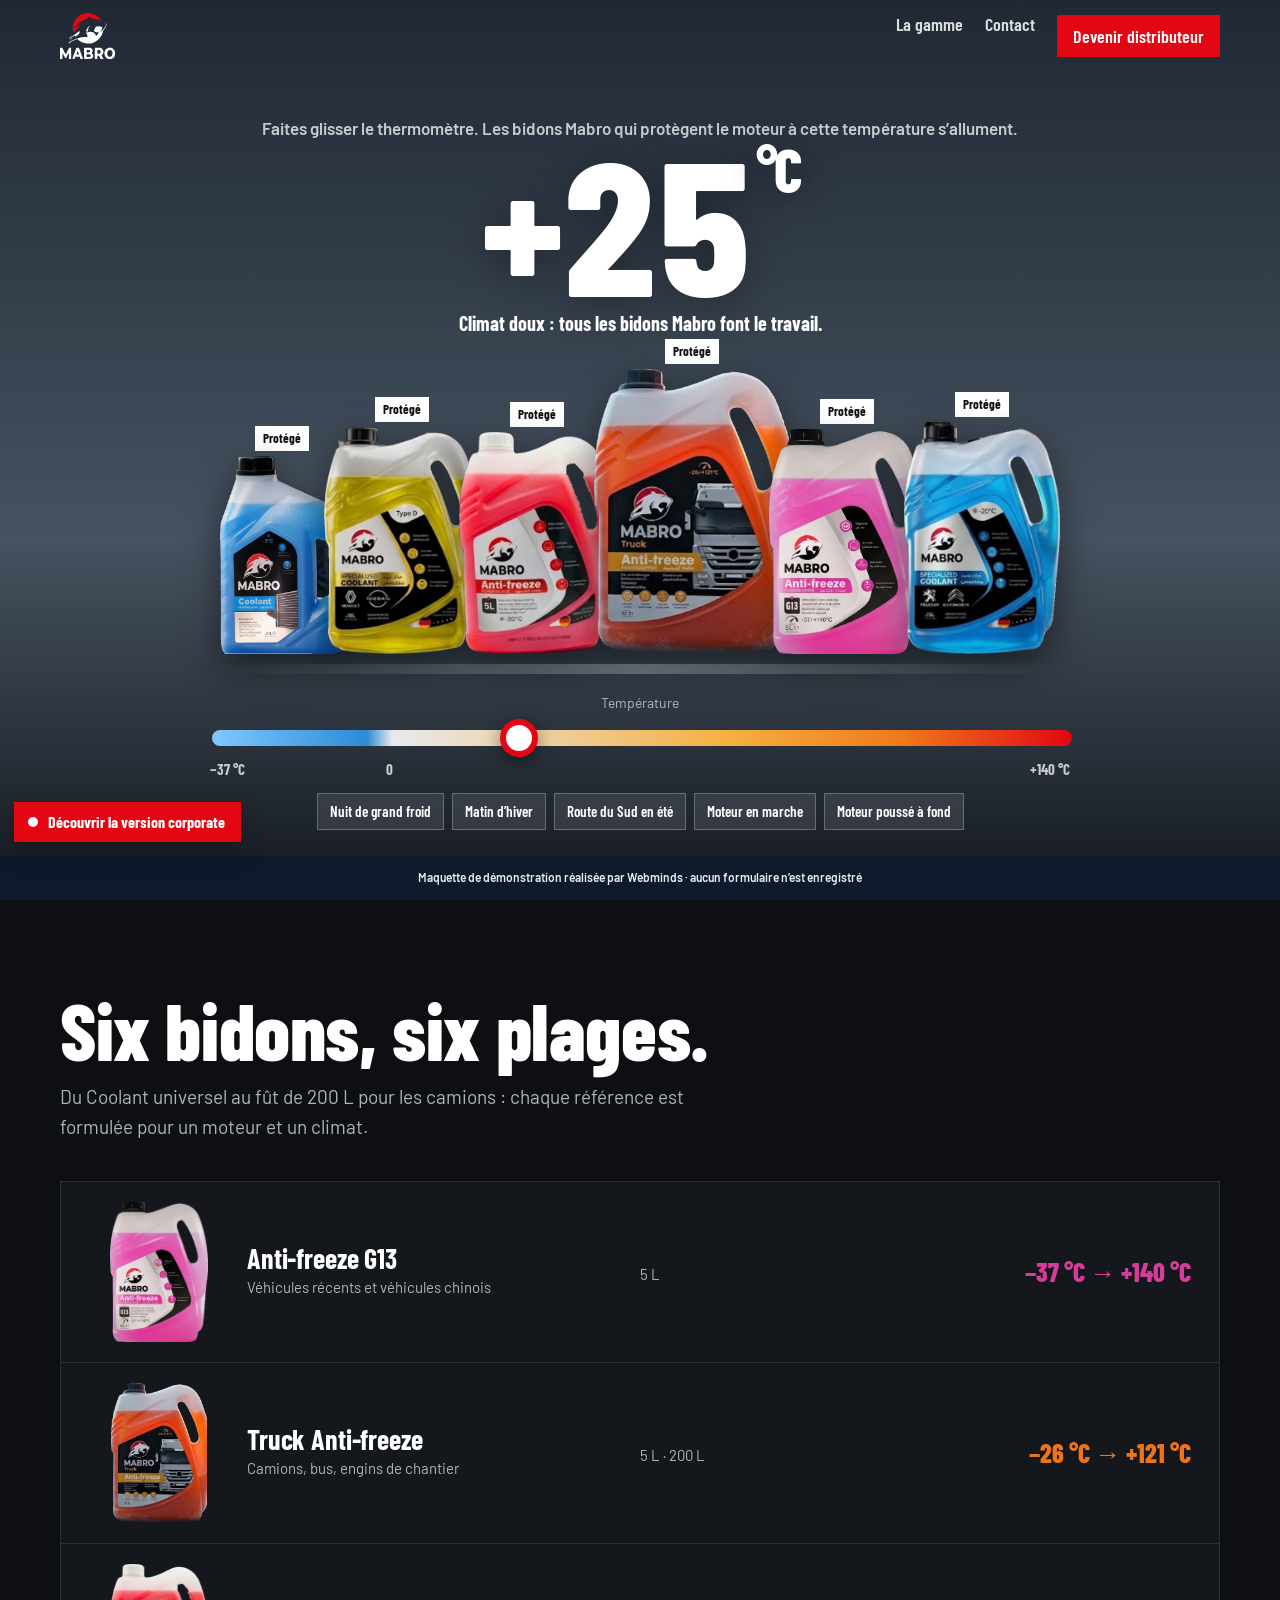
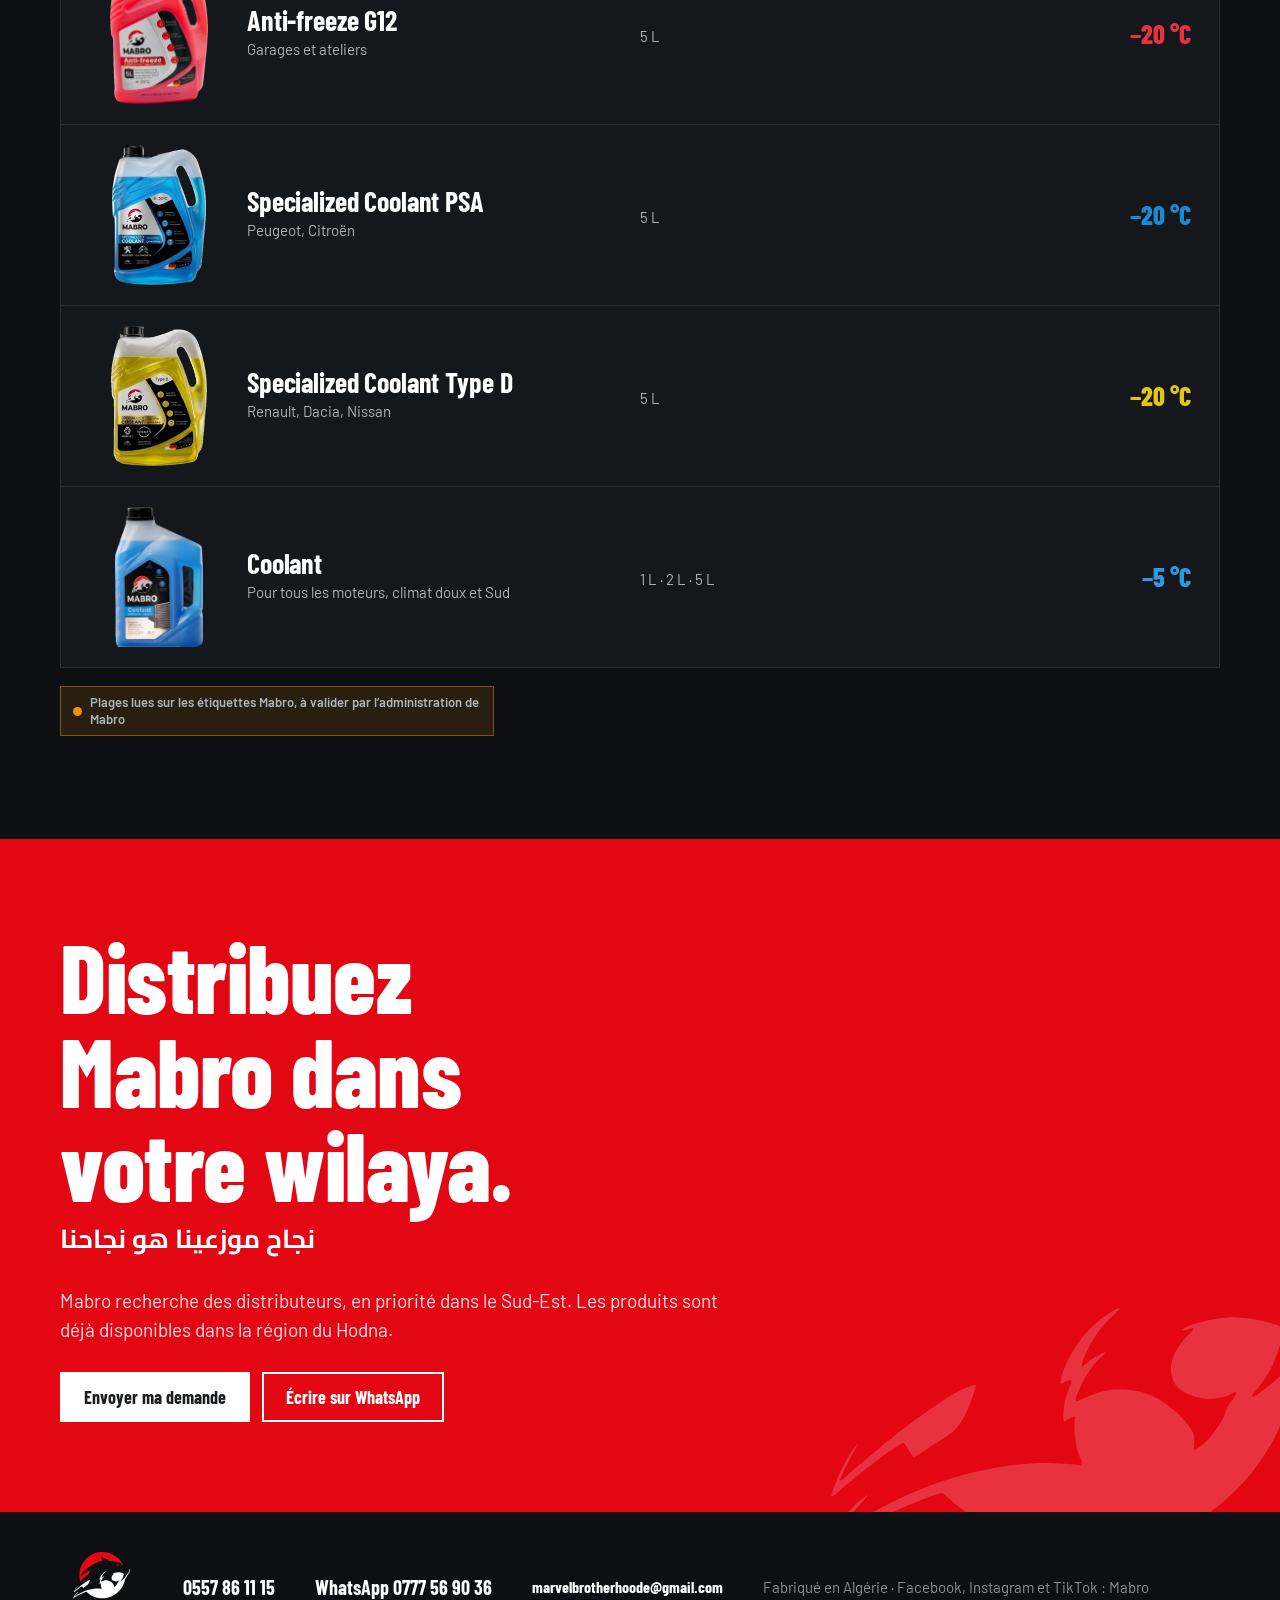
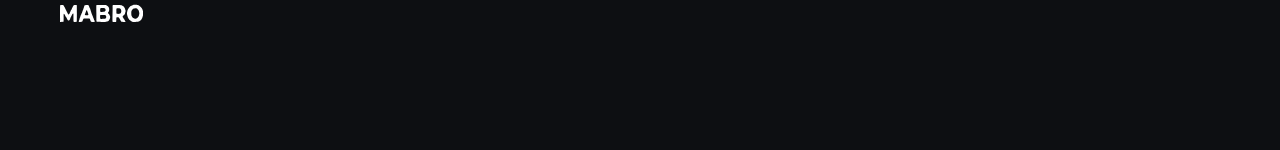
==== commit c4ba5b2a: "Branchement Webminds Radar (suivi des visites)" ====
--- a/v2/index.html
+++ b/v2/index.html
@@ -208,5 +208,5 @@
   else if (auto) setTimeout(() => { if (auto) glide(25); }, 900); else set(25);
 })();
 </script>
-</body>
+<script src="https://radar-xi-flax.vercel.app/t.js" defer></script></body>
 </html>
--- a/assets/css/main.css
+++ b/assets/css/main.css
@@ -103,7 +103,8 @@
 
 /* Gamme */
 .range{padding:72px 0;background:#fff;border-top:1px solid var(--line);border-bottom:1px solid var(--line)}
-.grid-p{display:grid;grid-template-columns:repeat(2,1fr);gap:1px;background:var(--line);border:1px solid var(--line)}
+.grid-p{display:grid;grid-template-columns:1fr;gap:1px;background:var(--line);border:1px solid var(--line)}
+@media(min-width:600px){.grid-p{grid-template-columns:repeat(2,1fr)}}
 @media(min-width:900px){.grid-p{grid-template-columns:repeat(3,1fr)}}
 .pcard{background:#fff;display:flex;flex-direction:column;text-decoration:none;position:relative;padding:18px 16px 18px}
 .pcard .ph{height:clamp(190px,30vw,320px);display:flex;align-items:center;justify-content:center;box-sizing:border-box;background:radial-gradient(60% 45% at 50% 85%,var(--c,#ddd) -60%,transparent 70%),var(--steel);margin:-18px -16px 16px;padding:20px}
@@ -122,10 +123,16 @@
 @media(min-width:900px){.finder-box{grid-template-columns:1fr 1fr}}
 .finder-q{padding:28px 22px;border-bottom:1px solid var(--line)}
 @media(min-width:900px){.finder-q{border-bottom:0;border-right:1px solid var(--line);padding:40px}}
-.brands{display:flex;flex-wrap:wrap;gap:8px;margin-top:20px}
+.brands{margin-top:20px}
+.brand-pick{display:grid;gap:8px}
+.brand-pick span{font:600 15px/1 var(--cond);color:var(--ink-2);text-transform:uppercase;letter-spacing:.04em}
+.brand-pick select{-webkit-appearance:none;appearance:none;width:100%;font:700 22px/1.2 var(--cond);color:var(--ink);background:#fff url("data:image/svg+xml,%3Csvg xmlns='http://www.w3.org/2000/svg' width='16' height='10' viewBox='0 0 16 10'%3E%3Cpath d='M1 1l7 7 7-7' fill='none' stroke='%23E30613' stroke-width='2.5'/%3E%3C/svg%3E") no-repeat right 16px center;border:2px solid var(--ink);border-radius:0;padding:16px 48px 16px 16px;cursor:pointer}
+.brand-pick select:focus{outline:3px solid var(--red);outline-offset:2px}
 .brands button{font:600 17px/1 var(--cond);padding:11px 14px;border:1px solid var(--line);background:var(--steel);cursor:pointer}
 .brands button[aria-pressed=true]{background:var(--red);border-color:var(--red);color:#fff}
-.finder-a{padding:28px 22px;display:grid;grid-template-columns:120px 1fr;gap:18px;align-items:center;min-height:260px}
+.finder-a{padding:28px 22px;display:grid;grid-template-columns:1fr;gap:18px;align-items:center;min-height:260px}
+.finder-a img{max-height:200px}
+@media(min-width:600px){.finder-a{grid-template-columns:150px 1fr}}
 @media(min-width:900px){.finder-a{padding:40px;grid-template-columns:170px 1fr}}
 .finder-a img{max-height:230px;width:auto;margin:auto}
 .finder-a .empty{grid-column:1/-1;color:var(--ink-2)}
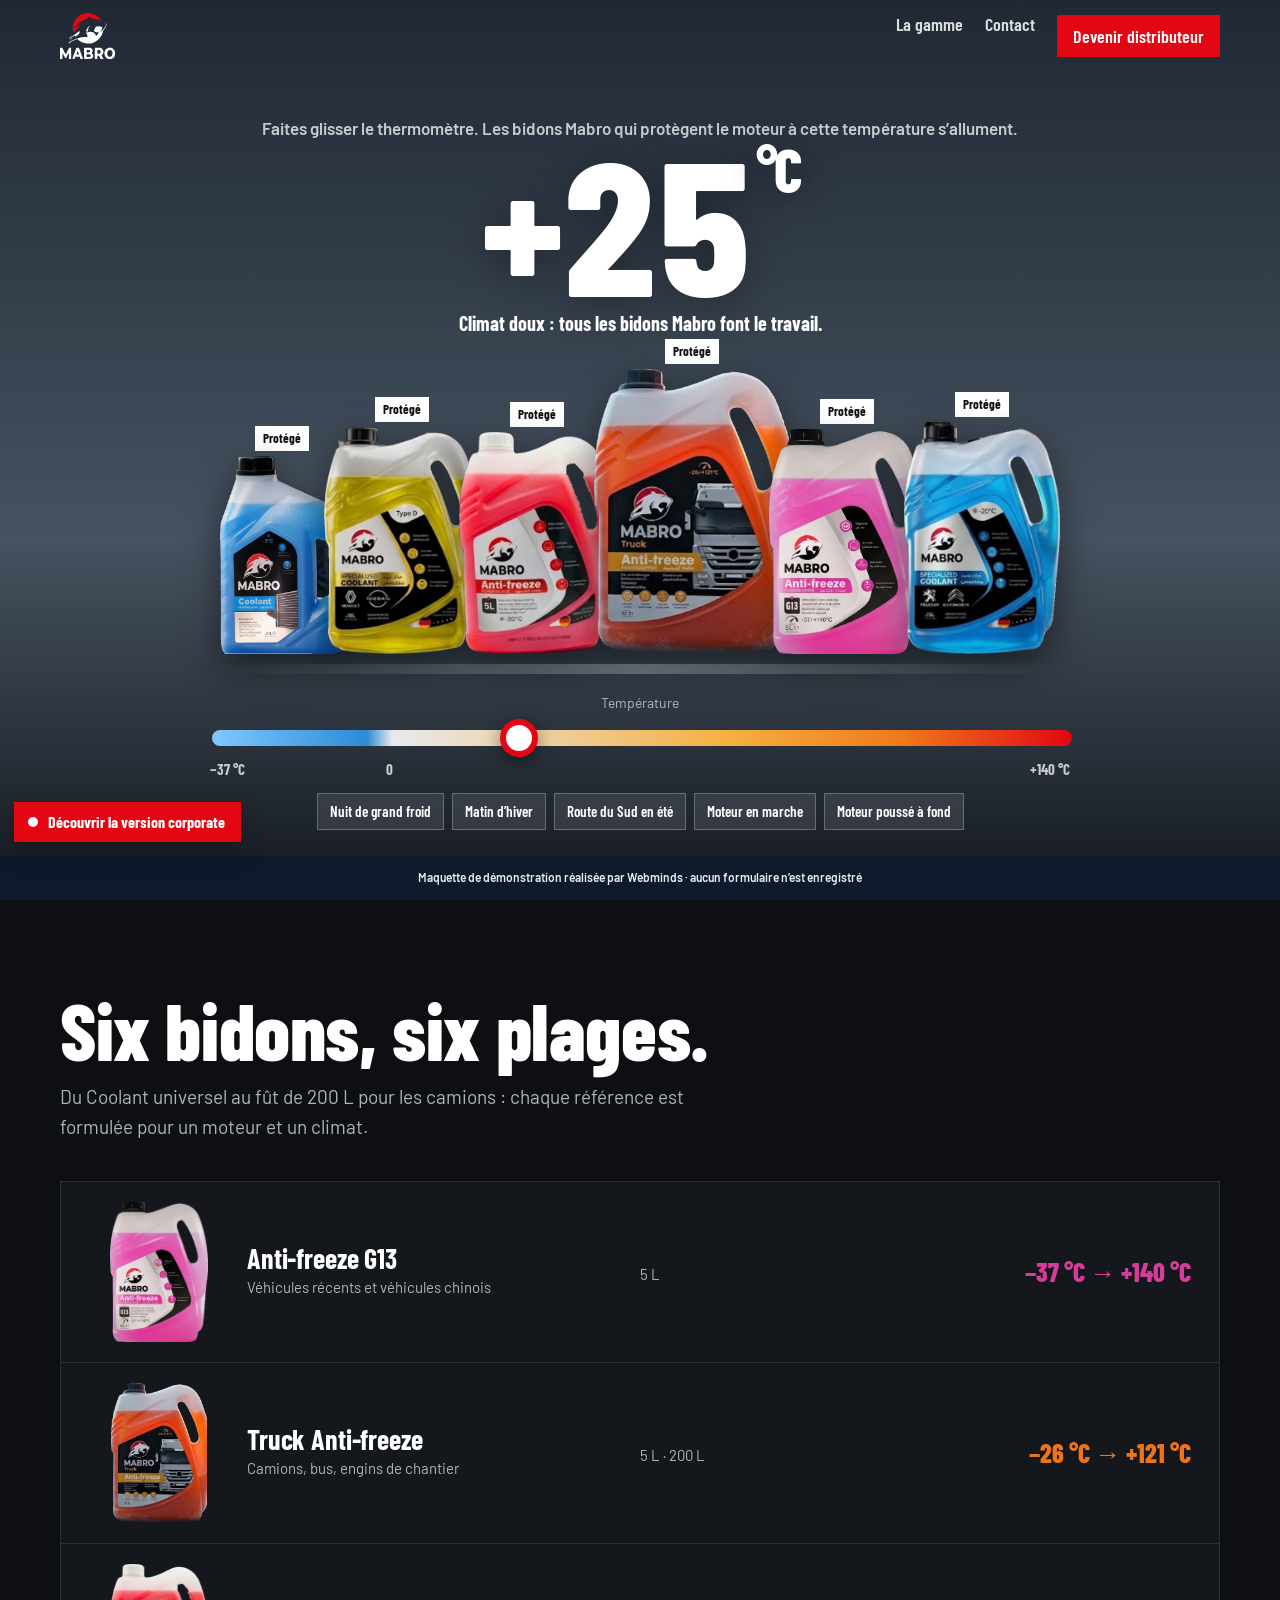
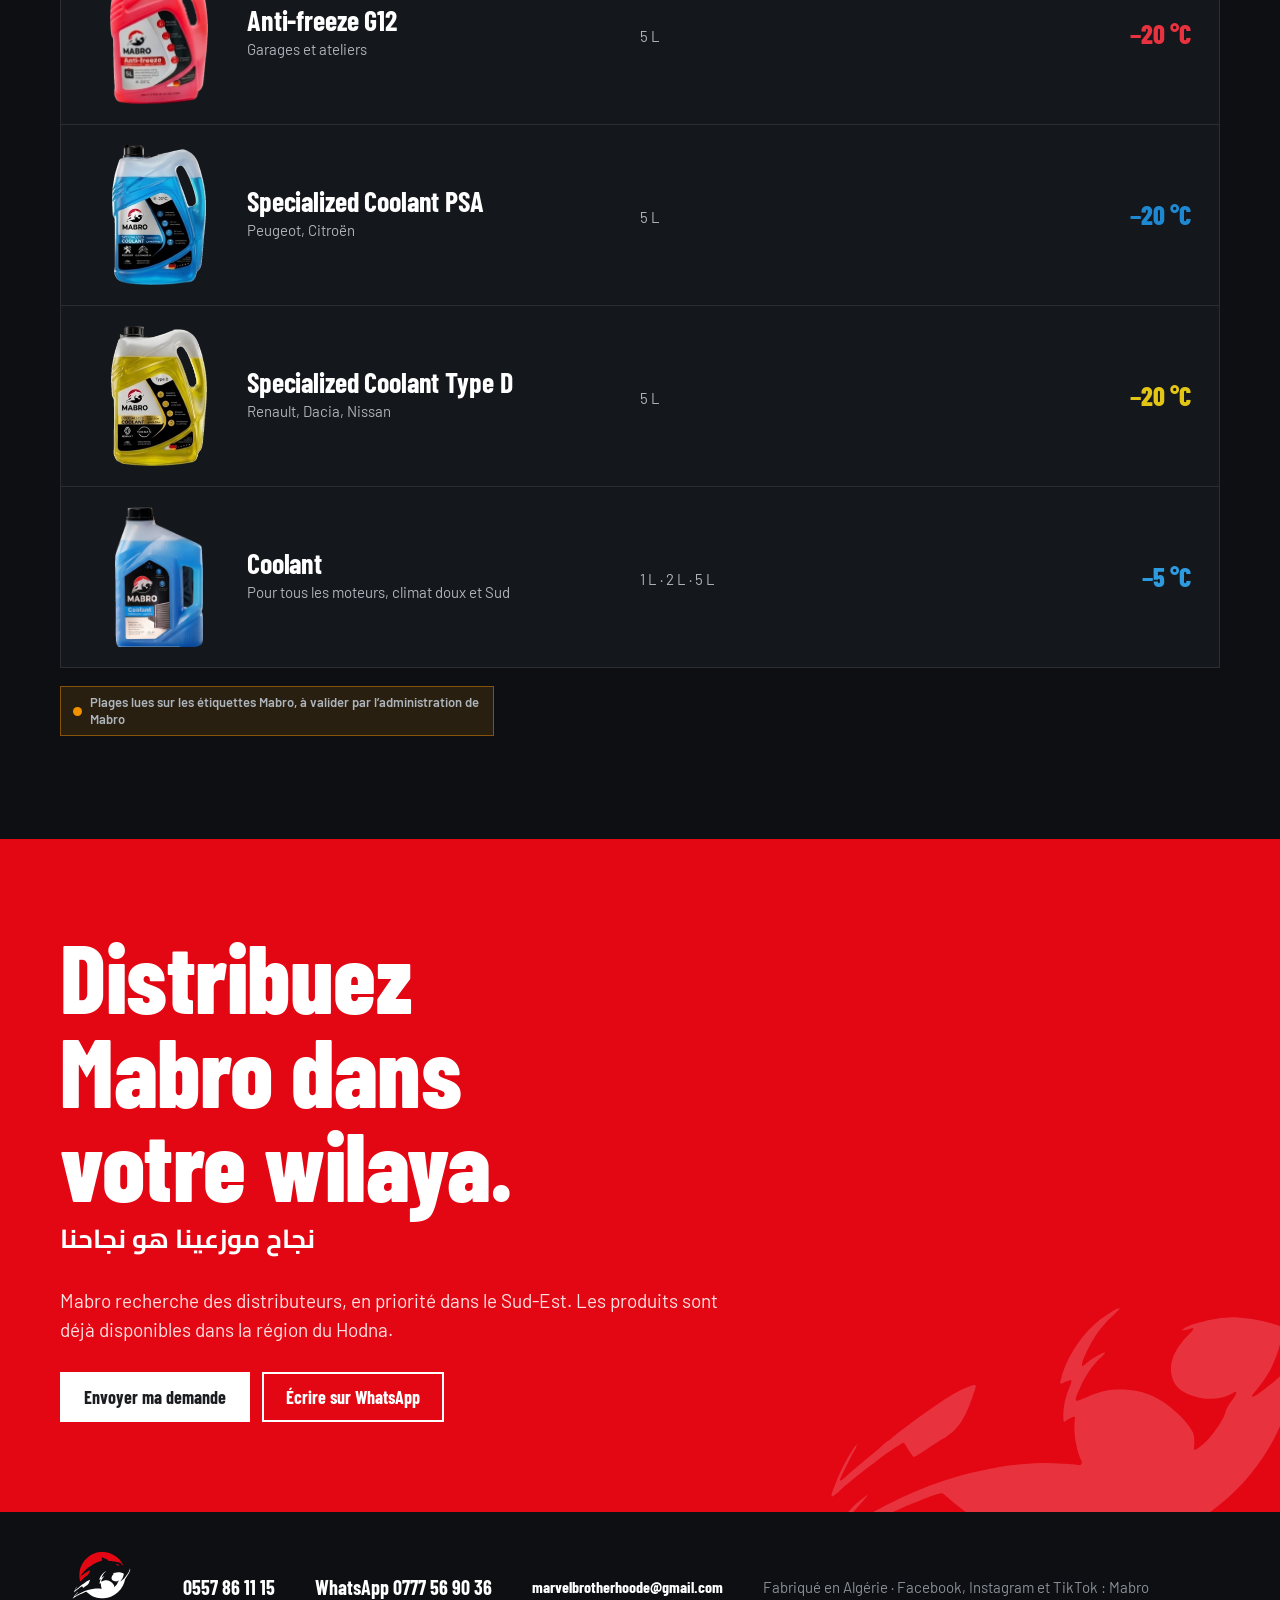
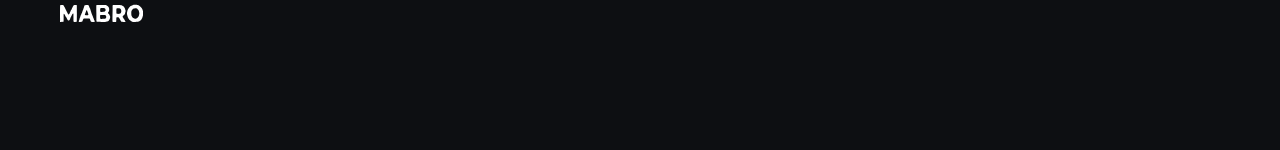
==== commit d63918fb: "Retrait du suivi Webminds Radar" ====
--- a/v2/index.html
+++ b/v2/index.html
@@ -207,6 +207,5 @@
   if (q !== null) { input.value = q; set(q); }
   else if (auto) setTimeout(() => { if (auto) glide(25); }, 900); else set(25);
 })();
-</script>
-<script src="https://radar-xi-flax.vercel.app/t.js" defer></script></body>
+</script></body>
 </html>
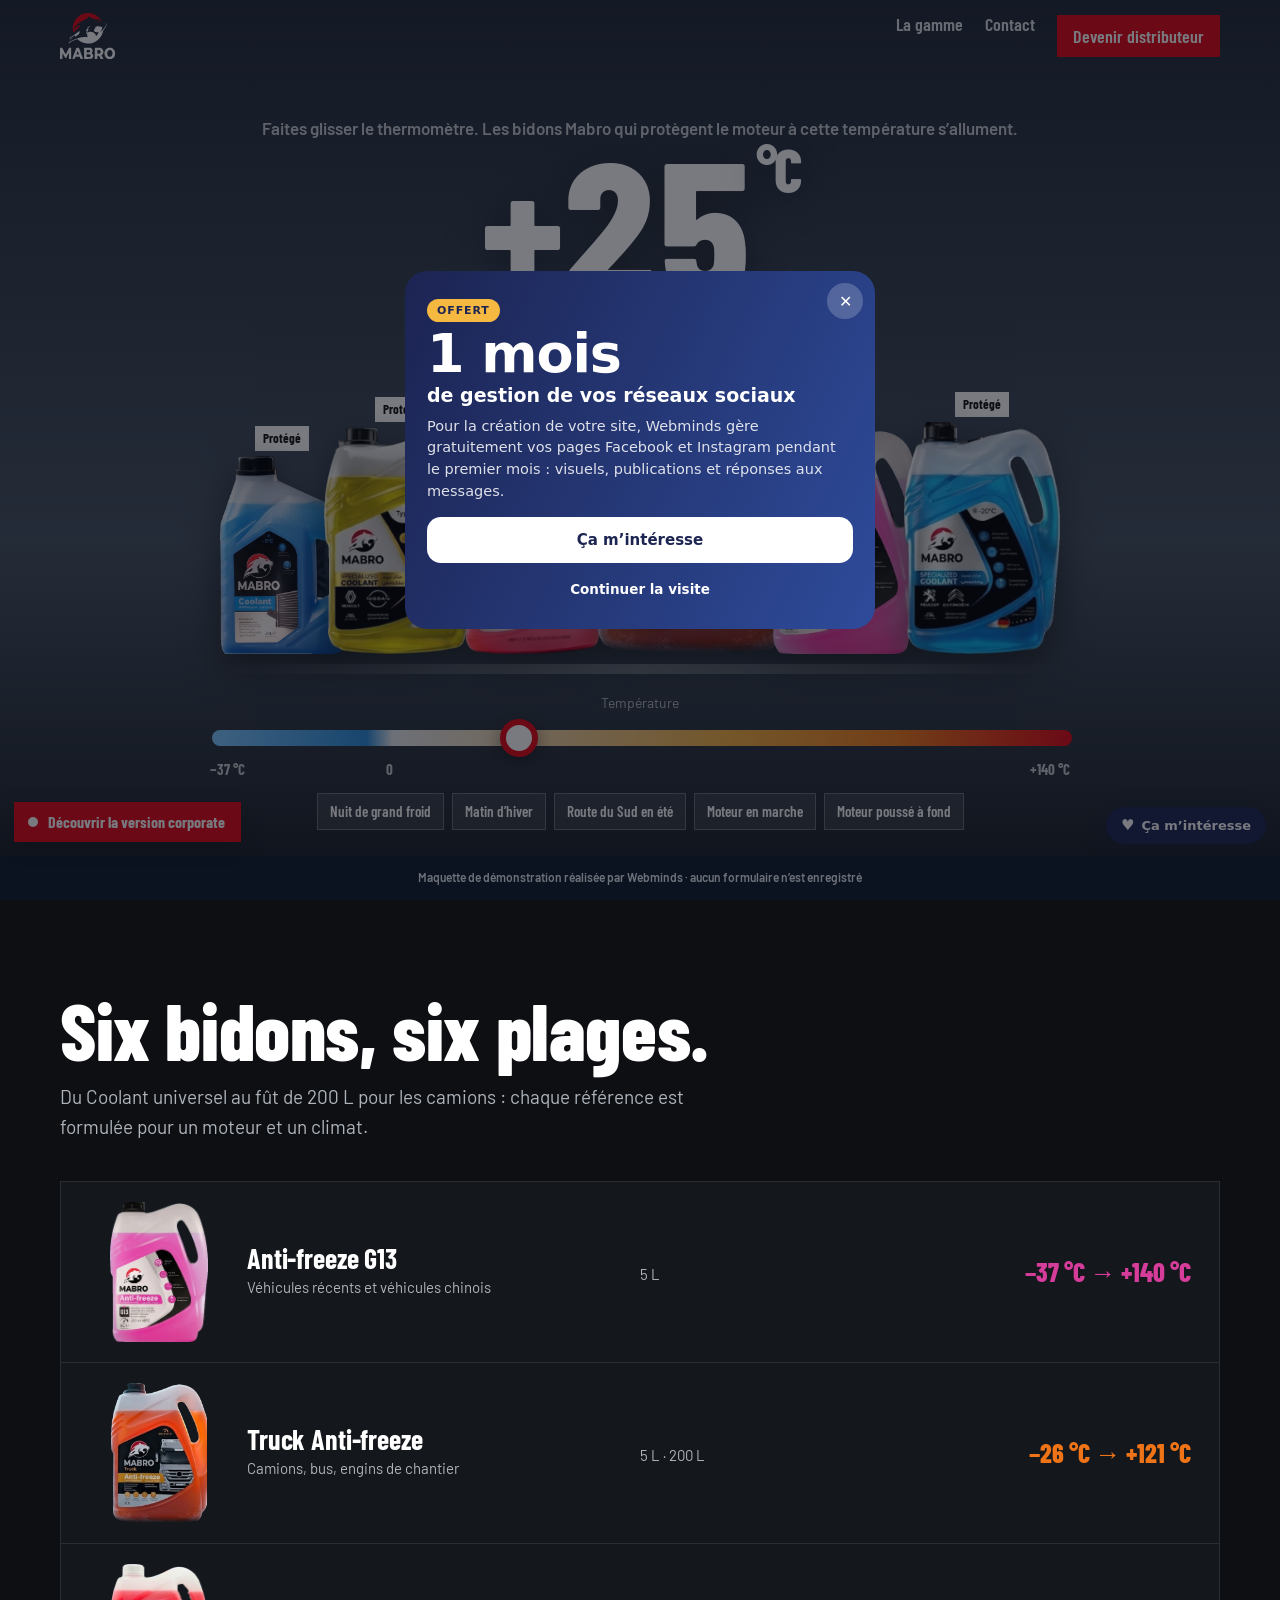
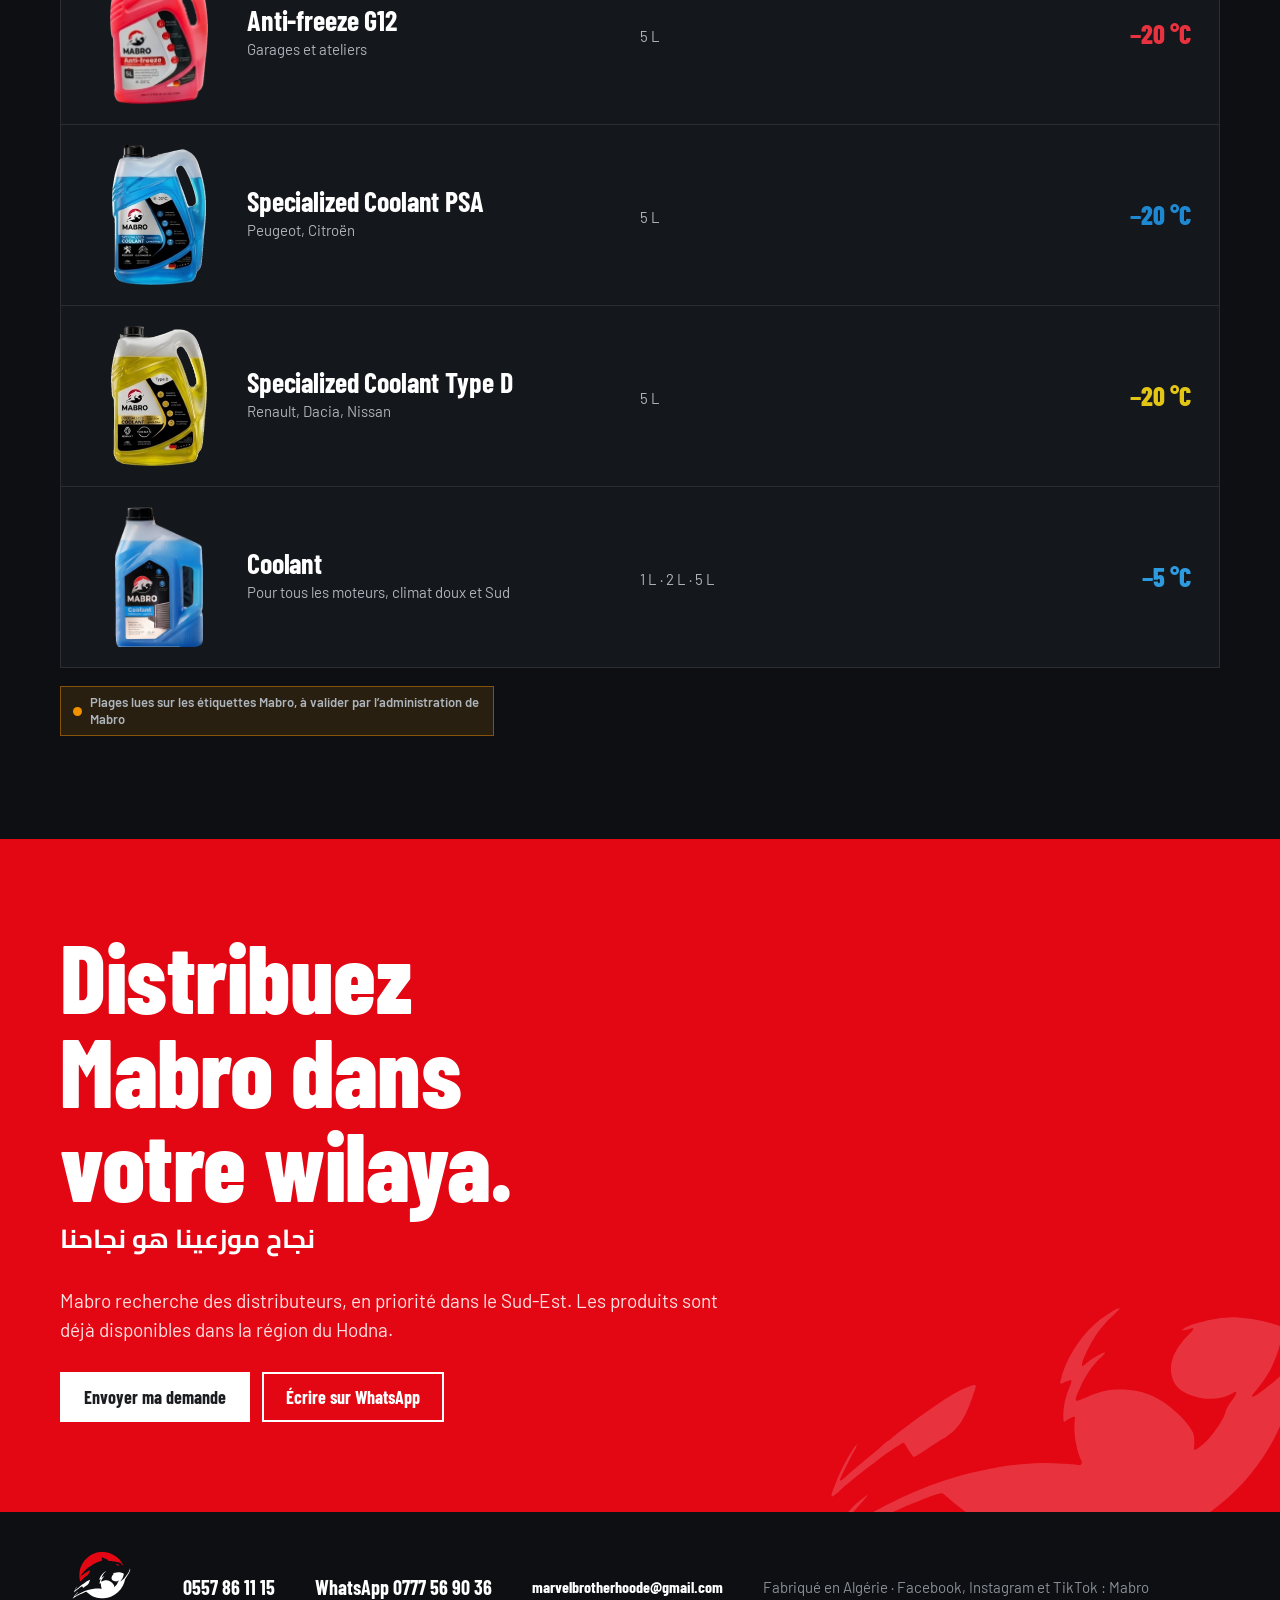
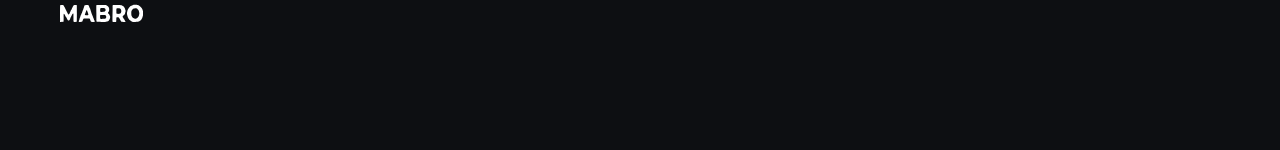
==== commit c6954ddc: "Pop-up « 1 mois de réseaux sociaux offert » et bouton « Ça m'intéresse » (envoi WhatsApp)" ====
--- a/v2/index.html
+++ b/v2/index.html
@@ -207,5 +207,42 @@
   if (q !== null) { input.value = q; set(q); }
   else if (auto) setTimeout(() => { if (auto) glide(25); }, 900); else set(25);
 })();
+</script><script data-wml>(function(){if(window.__wmL)return;window.__wmL=1;
+var C={"p": "Mabro", "mail": null, "wa": "213797372452", "v": [["/", "Version corporate", "Claire et rassurante"], ["/v2/", "Version moderne", "Immersive et animée"]]};
+function ready(f){document.readyState==='loading'?document.addEventListener('DOMContentLoaded',f):f()}
+ready(function(){
+var css='.wmL-b{position:fixed;right:14px;bottom:calc(56px + env(safe-area-inset-bottom));z-index:2147483000;border:0;border-radius:999px;background:#1C2452;color:#fff;font:700 13px/1 system-ui,-apple-system,Segoe UI,Roboto,sans-serif;padding:11px 15px;box-shadow:0 6px 22px rgba(20,30,60,.35);cursor:pointer;display:flex;align-items:center;gap:7px}'
++'@media(max-width:520px){.wmL-b{bottom:calc(112px + env(safe-area-inset-bottom));font-size:12.5px;padding:10px 13px}}'
++'.wmL-m{position:fixed;inset:0;z-index:2147483001;background:rgba(10,14,25,.55);display:none;align-items:flex-end;justify-content:center;font-family:system-ui,-apple-system,Segoe UI,Roboto,sans-serif}.wmL-m.on{display:flex}@media(min-width:700px){.wmL-m{align-items:center;padding:20px}}'
++'.wmL-x{box-sizing:border-box;position:relative;background:#fff;color:#1C2452;width:100%;max-width:470px;max-height:92vh;overflow:auto;border-radius:22px 22px 0 0;padding:24px 22px calc(22px + env(safe-area-inset-bottom));text-align:left}@media(min-width:700px){.wmL-x{border-radius:22px}}'
++'.wmL-x *{box-sizing:border-box}.wmL-c{position:absolute;top:12px;right:12px;width:36px;height:36px;border:0;border-radius:50%;background:#F0F2F1;font-size:16px;cursor:pointer;color:#1C2452}'
++'.wmL-x h3{font:800 26px/1.1 system-ui,-apple-system,sans-serif;margin:4px 40px 10px 0;color:inherit}.wmL-x p{margin:0 0 14px;line-height:1.5;font-size:14.5px;opacity:.85}'
++'.wmL-o{background:linear-gradient(115deg,#1C2452,#2E4B9A);color:#fff}.wmL-o .wmL-c{background:rgba(255,255,255,.2);color:#fff}.wmL-big{font:900 54px/.95 system-ui,-apple-system,sans-serif;letter-spacing:-.02em;margin:6px 0 2px}.wmL-big small{display:block;font-size:19px;font-weight:700;letter-spacing:0;margin-top:6px}'
++'.wmL-tag{display:inline-block;background:#F5B841;color:#1C2452;font:800 11px system-ui,sans-serif;letter-spacing:.08em;border-radius:999px;padding:5px 10px}'
++'.wmL-btn{display:flex;align-items:center;justify-content:center;width:100%;border:0;border-radius:14px;padding:14px;font:800 15px system-ui,-apple-system,sans-serif;cursor:pointer;margin-top:8px}.wmL-w{background:#fff;color:#1C2452}.wmL-g{background:#1FAF55;color:#fff}.wmL-n{background:#1C2452;color:#fff}.wmL-l{background:transparent;color:inherit;font-weight:600;font-size:13.5px;padding:10px}'
++'.wmL-s{font:700 11.5px system-ui,sans-serif;text-transform:uppercase;letter-spacing:.06em;opacity:.6;margin:12px 0 8px}.wmL-ch{display:grid;gap:8px}.wmL-ch label{display:flex;align-items:center;gap:10px;border:1.5px solid #E2E6E3;border-radius:12px;padding:11px 12px;cursor:pointer;font-size:14px;font-weight:600}.wmL-ch label small{display:block;font-weight:500;opacity:.65;font-size:12px}.wmL-ch input{width:18px;height:18px;flex:none;accent-color:#1FAF55}'
++'.wmL-f{display:grid;gap:8px;margin:12px 0 6px}.wmL-f input{border:1.5px solid #E2E6E3;border-radius:12px;padding:12px;font:500 16px system-ui,sans-serif;color:#1C2452;background:#fff;-webkit-user-select:text!important;user-select:text!important;width:100%}'
++'.wmL-ok{text-align:center}.wmL-ok i{display:grid;place-items:center;width:64px;height:64px;margin:6px auto 12px;border-radius:50%;background:#E8F7EE;color:#1FAF55;font-style:normal;font-size:30px}';
+var st=document.createElement('style');st.textContent=css;document.head.appendChild(st);
+function ss(k,v){try{if(v===undefined)return sessionStorage.getItem(k);sessionStorage.setItem(k,v)}catch(e){}}
+var p=location.pathname,cur=0;C.v.forEach(function(v,i){if(v[0]!=='/'&&p.indexOf(v[0])===0)cur=i});
+var off=document.createElement('div');off.className='wmL-m';off.innerHTML='<div class="wmL-x wmL-o" role="dialog" aria-modal="true"><button class="wmL-c" type="button" aria-label="Fermer">✕</button><span class="wmL-tag">OFFERT</span><div class="wmL-big">1 mois<small>de gestion de vos réseaux sociaux</small></div><p style="margin-top:12px">Pour la création de votre site, Webminds gère gratuitement vos pages Facebook et Instagram pendant le premier mois : visuels, publications et réponses aux messages.</p><button class="wmL-btn wmL-w" type="button" data-i>Ça m’intéresse</button><button class="wmL-btn wmL-l" type="button" data-c>Continuer la visite</button></div>';
+var ch='';C.v.forEach(function(v,i){ch+='<label><input type="radio" name="wmLv" value="'+v[1]+'"'+(i===cur?' checked':'')+'><span>'+v[1]+(v[2]?'<small>'+v[2]+'</small>':'')+'</span></label>'});
+var it=document.createElement('div');it.className='wmL-m';it.innerHTML='<div class="wmL-x" role="dialog" aria-modal="true"><button class="wmL-c" type="button" aria-label="Fermer">✕</button><div data-s1><h3>Cette maquette vous plaît ?</h3><p>Choisissez la version qui vous intéresse : Webminds vous recontacte pour vous la présenter.</p>'+(C.v.length>1?'<div class="wmL-s">La version préférée</div><div class="wmL-ch">'+ch+'</div>':'')+'<div class="wmL-s">En plus</div><div class="wmL-ch"><label><input type="checkbox" value="Gestion des réseaux sociaux (1 mois offert)"><span>Réseaux sociaux<small>1 mois de gestion offert avec le site</small></span></label></div><div class="wmL-f"><input name="n" placeholder="Votre nom" autocomplete="name"><input name="t" type="tel" inputmode="tel" placeholder="Votre téléphone (facultatif)" autocomplete="tel"></div><button class="wmL-btn wmL-g" type="button" data-w>Envoyer sur WhatsApp</button>'+(C.mail?'<button class="wmL-btn wmL-l" type="button" data-e>Envoyer par e-mail</button>':'')+'</div><div class="wmL-ok" data-s2 hidden><i>✓</i><h3 style="margin:0 0 8px">Merci !</h3><p>Votre choix a bien été transmis à Webminds. Nous vous recontactons très vite.</p><button class="wmL-btn wmL-n" type="button" data-c>Continuer la visite</button></div></div>';
+document.body.appendChild(off);document.body.appendChild(it);
+var b=document.createElement('button');b.type='button';b.className='wmL-b';b.innerHTML='<b style="font-size:15px">♥</b>Ça m’intéresse';document.body.appendChild(b);
+function op(m){off.classList.remove('on');it.classList.remove('on');m.classList.add('on')}
+[off,it].forEach(function(m){m.addEventListener('click',function(e){if(e.target===m||e.target.closest('.wmL-c')||e.target.closest('[data-c]'))m.classList.remove('on')})});
+b.onclick=function(){op(it)};off.querySelector('[data-i]').onclick=function(){op(it)};
+function msg(){var v=(it.querySelector('input[name=wmLv]:checked')||{}).value||C.v[cur][1],x=[].map.call(it.querySelectorAll('input[type=checkbox]:checked'),function(c){return c.value}),n=it.querySelector('[name=n]').value.trim(),t=it.querySelector('[name=t]').value.trim();
+ return{v:v,x:x,n:n,t:t,txt:'Bonjour Webminds, la maquette '+C.p+' m’intéresse.\nVersion préférée : '+v+(x.length?'\nEn plus : '+x.join(', '):'')+(n?'\nNom : '+n:'')+(t?'\nTéléphone : '+t:'')+'\nLien : '+location.origin+C.v[cur][0]}}
+function mail(m){if(!C.mail)return;try{fetch('https://formsubmit.co/ajax/'+C.mail,{method:'POST',keepalive:true,headers:{'Content-Type':'application/json','Accept':'application/json'},body:JSON.stringify({_subject:'Maquette '+C.p+' : intéressé ('+m.v+')',Prospect:C.p,Version:m.v,Options:m.x.join(', ')||'-',Nom:m.n||'-',Telephone:m.t||'-',Lien:location.origin+C.v[cur][0],_template:'table',_captcha:'false'})}).catch(function(){})}catch(e){}}
+function done(){it.querySelector('[data-s1]').hidden=true;it.querySelector('[data-s2]').hidden=false;ss('wmL-sent','1')}
+it.querySelector('[data-w]').onclick=function(){var m=msg();mail(m);done();location.href='https://wa.me/'+C.wa+'?text='+encodeURIComponent(m.txt)};
+var e=it.querySelector('[data-e]');if(e)e.onclick=function(){mail(msg());done()};
+var sh=ss('wmL-off');addEventListener('scroll',function(){var r=(scrollY+innerHeight)/document.documentElement.scrollHeight;
+ if(!sh&&scrollY>500&&r>.3){sh=1;ss('wmL-off','1');op(off)}
+ if(!ss('wmL-it')&&!ss('wmL-sent')&&sh&&r>.92&&!off.classList.contains('on')){ss('wmL-it','1');op(it)}},{passive:true});
+});})();
 </script></body>
 </html>
